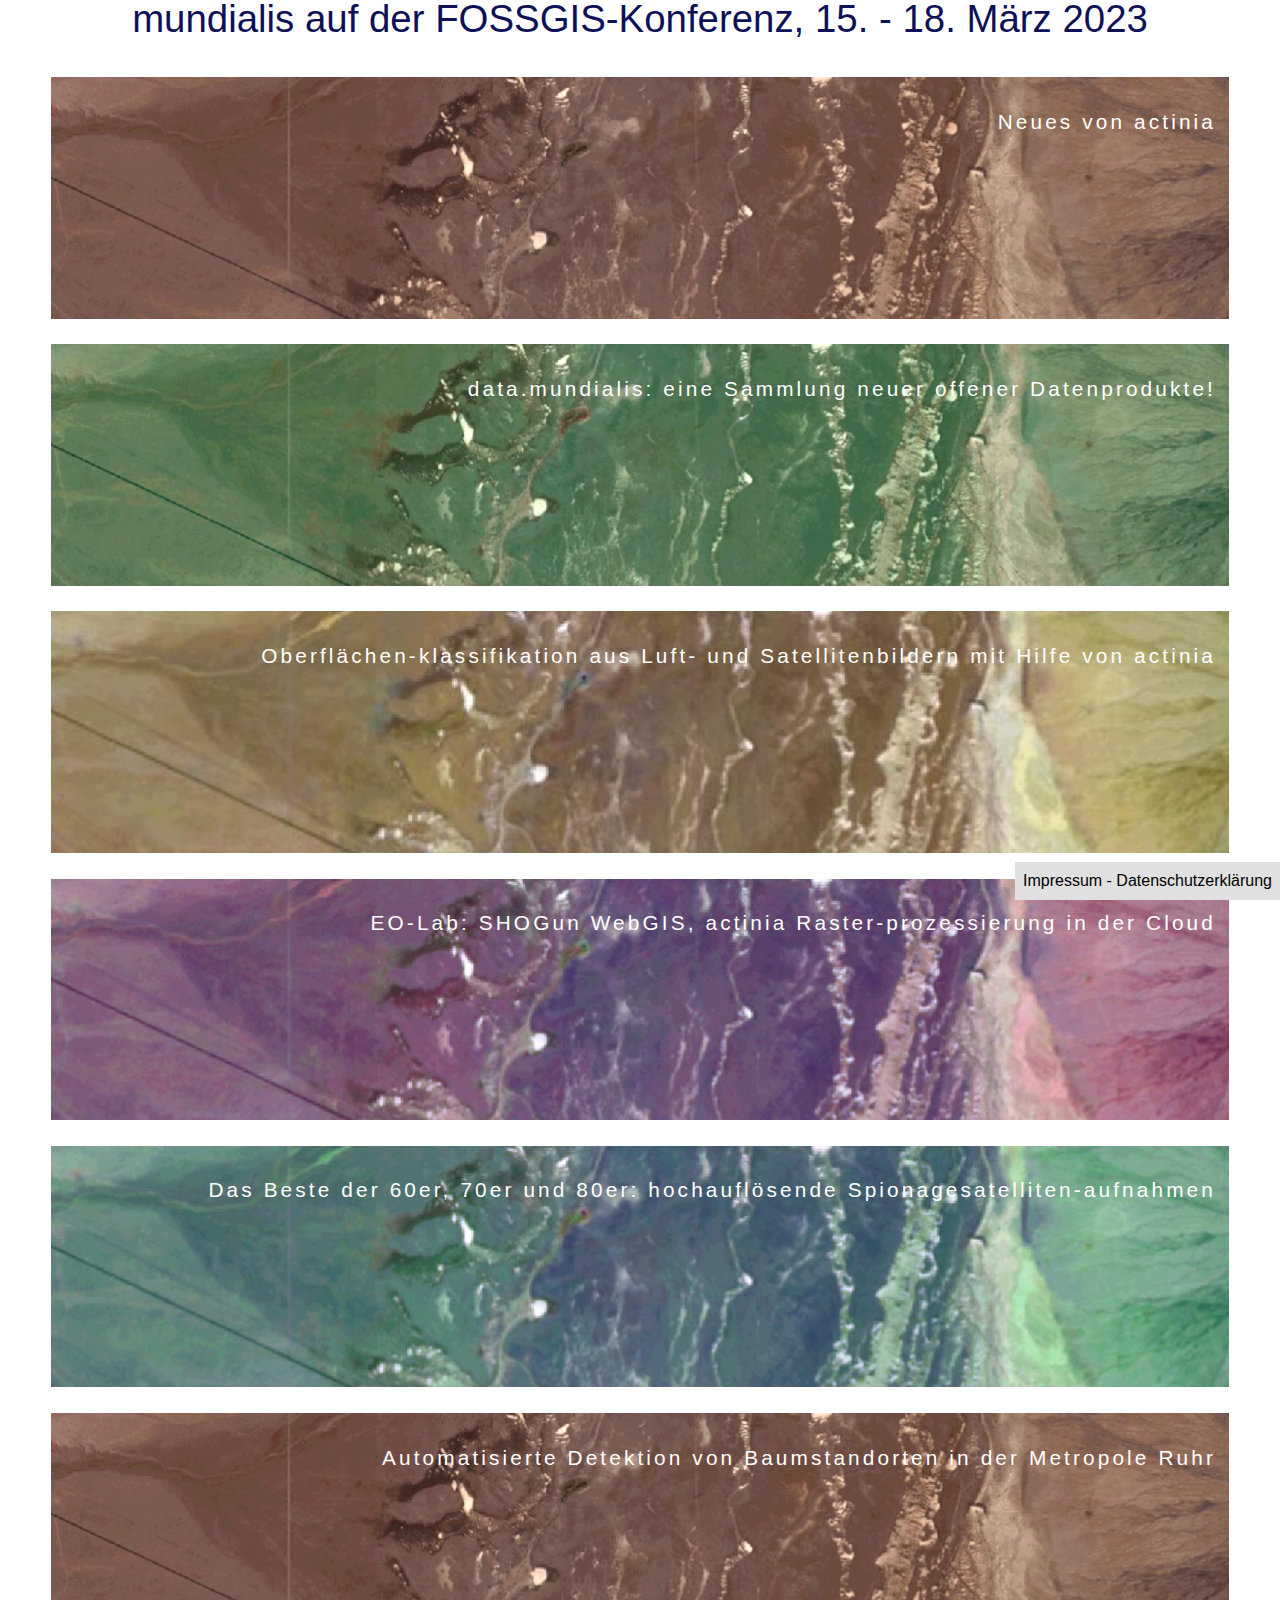
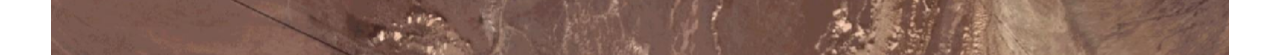
==== index.html @ ea2521e1 "add gh pages" ====
<html><head>
    <title>mundialis FOSSGIS 2023</title>
    <meta charset="utf-8">
    <link rel="stylesheet" href="index.css">
    <link rel="shortcut icon" href="resources/img/mundialis_bildmarke_web.ico" type="image/x-icon">
</head>
<body>
    <main>
        <h1>mundialis auf der FOSSGIS-Konferenz, 15. - 18. März 2023</h1>
        <div class="flexparent">
            <a class="event flexchild" target="new" href="https://pretalx.com/fossgis2023/talk/MYYNKU/">
            <!-- <a class="event flexchild" href="news-from-actinia/index.html"> -->
                <div class="maininfo">
                    <p>Neues von actinia</p>
                </div>
                <div class="moreinfos">
                    <p>Vortrag</p>
                    <p>2023-03-16</br>09:00–09:30</br>Hörsaal 3 (0119)</p>
                </div>
            </a>
            <a class="event flexchild" target="new" href="https://pretalx.com/fossgis2023/talk/V3CVFZ/">
                <div class="maininfo">
                    <p>data.mundialis: eine Sammlung neuer offener Datenprodukte!</p>
                </div>
                <div class="moreinfos">
                    <p>Lightning Talk</p>
                    <p>2023-03-16</br>12:00–12:05</br>Hörsaal 4, Demosession (0313)</p>
                </div>
            </a>
            <a class="event flexchild" target="new" href="https://pretalx.com/fossgis2023/talk/GKQUJD/">
                <div class="maininfo">
                    <p>Oberflächen-klassifikation aus Luft- und Satellitenbildern mit Hilfe von actinia</p>
                </div>
                <div class="moreinfos">
                    <p>Workshop</p>
                    <p>2023-03-16</br>16:00–17:30</br>Workshop 2 (1101)
                    </p>
                </div>
            </a>
            <a class="event flexchild" target="new" href="https://pretalx.com/fossgis2023/talk/7ZQH9U/">
                <div class="maininfo">
                    <p>EO-Lab: SHOGun WebGIS, actinia Raster-prozessierung in der Cloud</p>
                </div>
                <div class="moreinfos">
                    <p>Vortrag</p>
                    <p>2023-03-16</br>16:30–16:50</br>Hörsaal 2 (0110)</p>
                </div>
            </a>
            <a class="event flexchild" target="new" href="https://pretalx.com/fossgis2023/talk/8XVVYM/">
                <div class="maininfo">
                    <p>Das Beste der 60er, 70er und 80er: hochauflösende Spionagesatelliten-aufnahmen</p>
                </div>
                <div class="moreinfos">
                    <p>Vortrag</p>
                    <p>2023-03-17</br>09:00–09:20</br>Hörsaal 1 (0115)</p>
                </div>
            </a>
            <a class="event flexchild" target="new" href="https://pretalx.com/fossgis2023/talk/LAPFZU/">
                <div class="maininfo">
                    <p>Automatisierte Detektion von Baumstandorten in der Metropole Ruhr</p>
                </div>
                <div class="moreinfos">
                    <p>Vortrag</p>
                    <p>2023-03-17</br>09:30–09:50</br>Hörsaal 1 (0115)</p>
                </div>
            </a>
        </div>
    </main>
<p class="imprint" style="position: fixed;bottom: 0;right: 0;background-color: #e0e0e0;padding: 0.5em;margin:0;z-index: 999;"><a href="https://www.mundialis.de/imprint">Impressum</a> - <a href="https://www.mundialis.de/datenschutzerklaerung">Datenschutzerklärung</a></p>

</body></html>
---- index.css ----
/* https://geoserver.mundialis.de/geoserver/sentinelMosaic/wms?SERVICE=WMS&VERSION=1.1.0&REQUEST=GetMap&TRANSPARENT=true&LAYERS=sentinelMosaic%3Aart_118A04&bbox=-12664892.96431236,4649035.317864986,-12649045.017685313,4660921.275761676&FORMAT=image%2Fpng&SRS=EPSG%3A3857&STYLES=&WIDTH=1180&HEIGHT=886 */

body {
    width: 100%;
    font-family: "Open Sans", "Helvetica Neue", helvetica, arial, verdana, sans-serif;
    line-height: 1.4em;
    background-color: rgb(255, 255, 255);
    margin: 0px;
}

h1 {
    font-size: 2.4em;
}

h1, h2, h1 a {
    color: #0e1058;
    text-align: center;
    line-height: 1em;
    font-weight: normal;
}

a {
    text-decoration: none;
    color: #000;
}

#f4glogo {
    width: 2em;
}

main {
    background-color: rgb(255, 255, 255);
    z-index: 2;
    /* padding: 2em; */
    margin: auto;
    margin-top: 7em;
    /* margin-left: 14em;
    margin-right: 14em; */
    margin-bottom: 0px;
    /* border: solid #0e1058 5px; */
    border-radius: 3px;
}

.flexparent {
    width: 100%;
    display: flex;
    flex-wrap: wrap;
    justify-content: center;
}

.flexchild {
    width: 12%;
    min-width: 8em;
    text-align: center;
    display: flex;
    flex-direction: column;
    justify-content: space-between;
    font-size: 1.3em;
    color: white;
    /* border: solid #0e1058 5px; */
    padding: 1%;
    margin: 1%;
}

.flexchild:nth-child(1) {
    /* background-color: #eb7f00; */
    background-image: url('resources/img/sentinelMosaic-art_040302.png');
}
.flexchild:nth-child(2) {
    /* background-color: #eb7f00; */
    background-image: url('resources/img/sentinelMosaic-art_080403.png');
}
.flexchild:nth-child(3) {
    /* background-color: #97bf0d; */
    background-image: url('resources/img/sentinelMosaic-art_12118A.png');
}
.flexchild:nth-child(4) {
    /* background-color: #0e1058; */
    background-image: url('resources/img/sentinelMosaic-art_118A04.png');
}
.flexchild:nth-child(5) {
    /* background-color: #eb7f00; */
    background-image: url('resources/img/sentinelMosaic-art_8A1104.png');
}
.flexchild:nth-child(6) {
    /* background-color: #eb7f00; */
    background-image: url('resources/img/sentinelMosaic-art_040302.png');
}

.flexchildhalf {
    width: 45%;
}

.flexchild:hover {
    /* box-shadow: 0px 0px 0px 2px rgba(0,0,0,0.34); */
}

.event > .maininfo {
    text-align: right;
    letter-spacing: 0.15em;
}

.event > .moreinfos {
    transition: visibility 0s, opacity 0.5s linear;
    visibility: hidden;
    opacity: 0;
}

.event:hover > .moreinfos {
    visibility: visible;
    opacity: 1;
}

img.blockimg {
    width: 80%;
    display: block;
    margin: 2em;
}

img.fleximg {
    width: 100%;
}

@media (max-width: 1500px) {
    main {
        margin: 0px;
        height: 100%;
    }
    .flexparent {
        width: 100%;
        height: 100%;
     }
    .flexchild {
        width: 90%;
        min-width: 1em;
    }
}
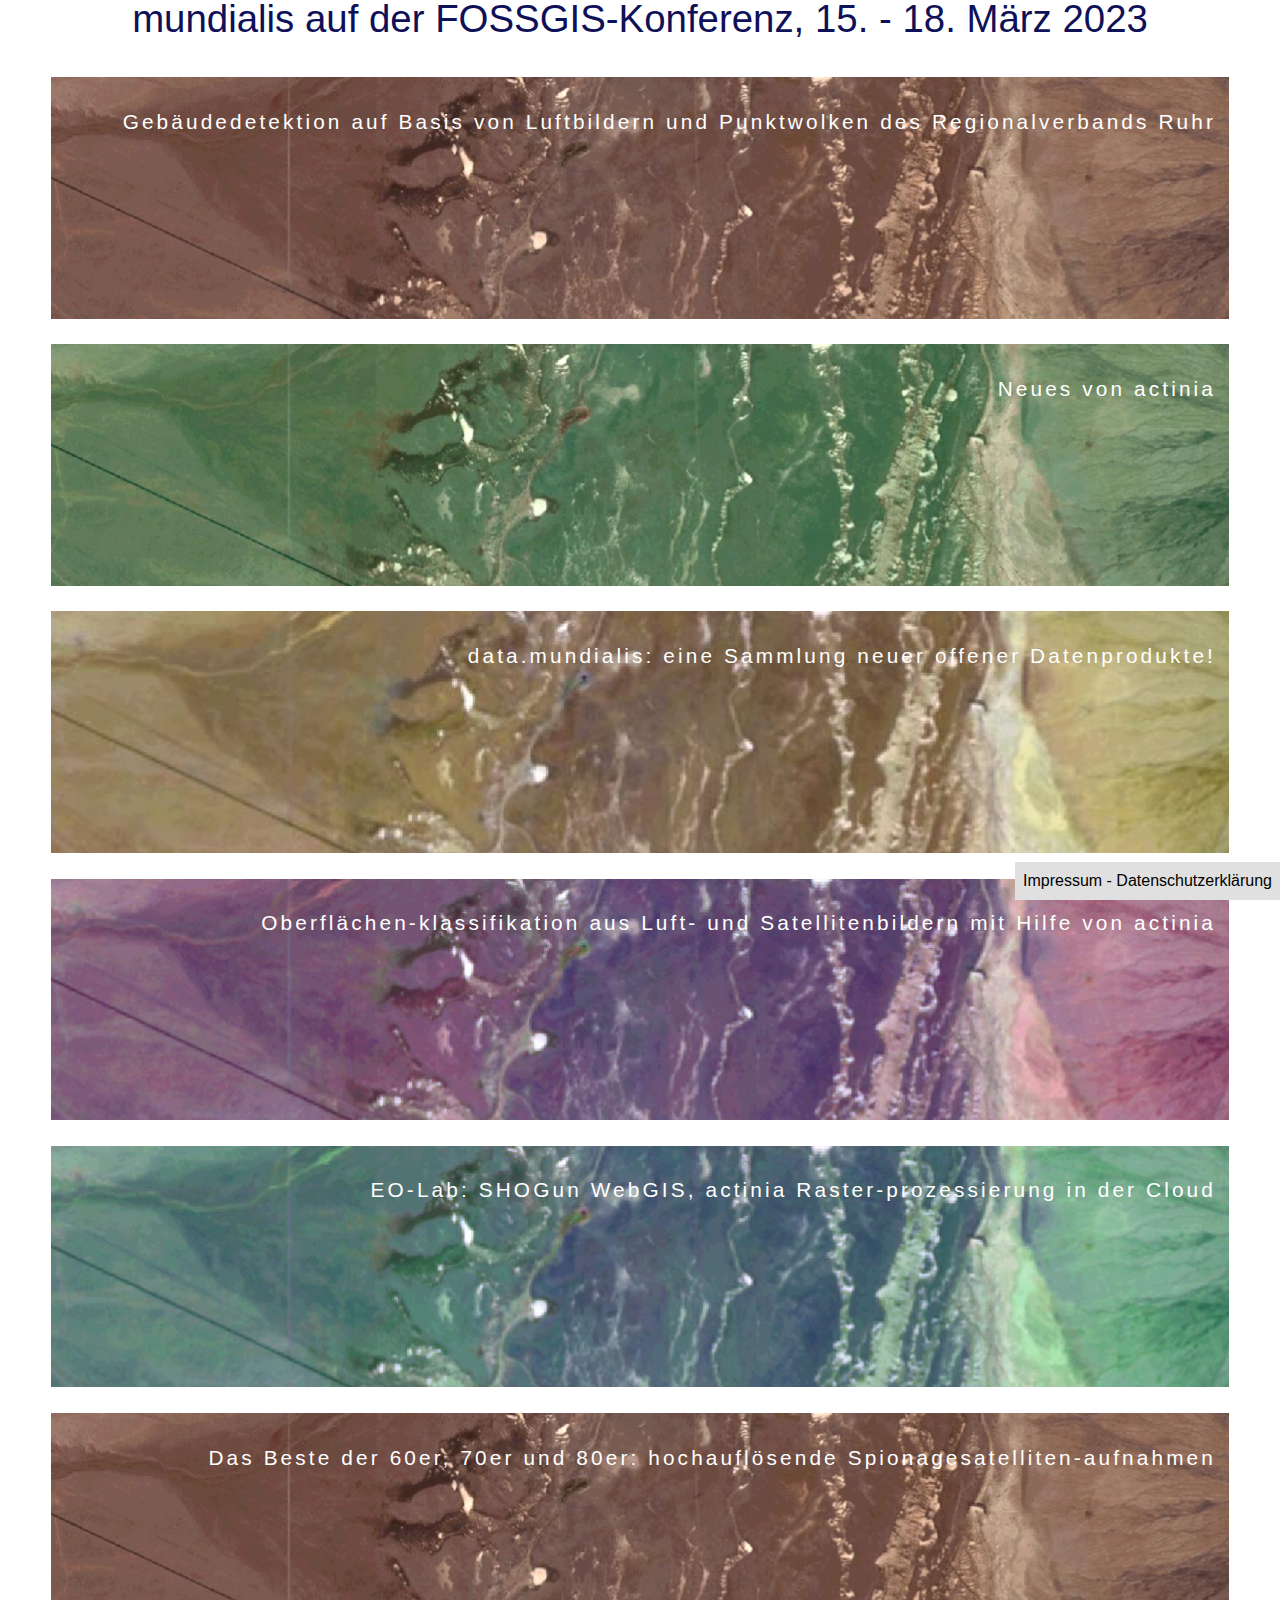
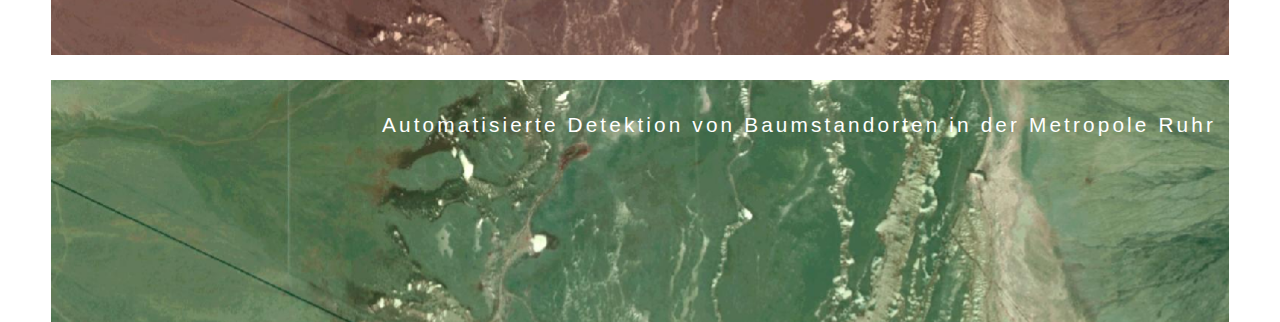
==== commit b0d98edc: "add talk" ====
--- a/index.html
+++ b/index.html
@@ -8,6 +8,16 @@
     <main>
         <h1>mundialis auf der FOSSGIS-Konferenz, 15. - 18. März 2023</h1>
         <div class="flexparent">
+            <a class="event flexchild" target="new" href="https://pretalx.com/fossgis2023/talk/ZY9RXM/">
+            <!-- <a class="event flexchild" href="news-from-actinia/index.html"> -->
+                <div class="maininfo">
+                    <p>Gebäudedetektion auf Basis von Luftbildern und Punktwolken des Regionalverbands Ruhr</p>
+                </div>
+                <div class="moreinfos">
+                    <p>Vortrag</p>
+                    <p>2023-03-15</br>16:00–16:20</br>Hörsaal 3 (0119)</p>
+                </div>
+            </a>
             <a class="event flexchild" target="new" href="https://pretalx.com/fossgis2023/talk/MYYNKU/">
             <!-- <a class="event flexchild" href="news-from-actinia/index.html"> -->
                 <div class="maininfo">
@@ -27,7 +37,8 @@
                     <p>2023-03-16</br>12:00–12:05</br>Hörsaal 4, Demosession (0313)</p>
                 </div>
             </a>
-            <a class="event flexchild" target="new" href="https://pretalx.com/fossgis2023/talk/GKQUJD/">
+            <!-- <a class="event flexchild" target="new" href="https://pretalx.com/fossgis2023/talk/GKQUJD/"> -->
+            <a class="event flexchild" href="actinia-oberflaechenklassifikation-workshop/index.html">
                 <div class="maininfo">
                     <p>Oberflächen-klassifikation aus Luft- und Satellitenbildern mit Hilfe von actinia</p>
                 </div>
--- a/index.css
+++ b/index.css
@@ -49,7 +49,7 @@
 }
 
 .flexchild {
-    width: 12%;
+    width: 17%;
     min-width: 8em;
     text-align: center;
     display: flex;
@@ -85,6 +85,10 @@
 .flexchild:nth-child(6) {
     /* background-color: #eb7f00; */
     background-image: url('resources/img/sentinelMosaic-art_040302.png');
+}
+.flexchild:nth-child(7) {
+    /* background-color: #eb7f00; */
+    background-image: url('resources/img/sentinelMosaic-art_080403.png');
 }
 
 .flexchildhalf {
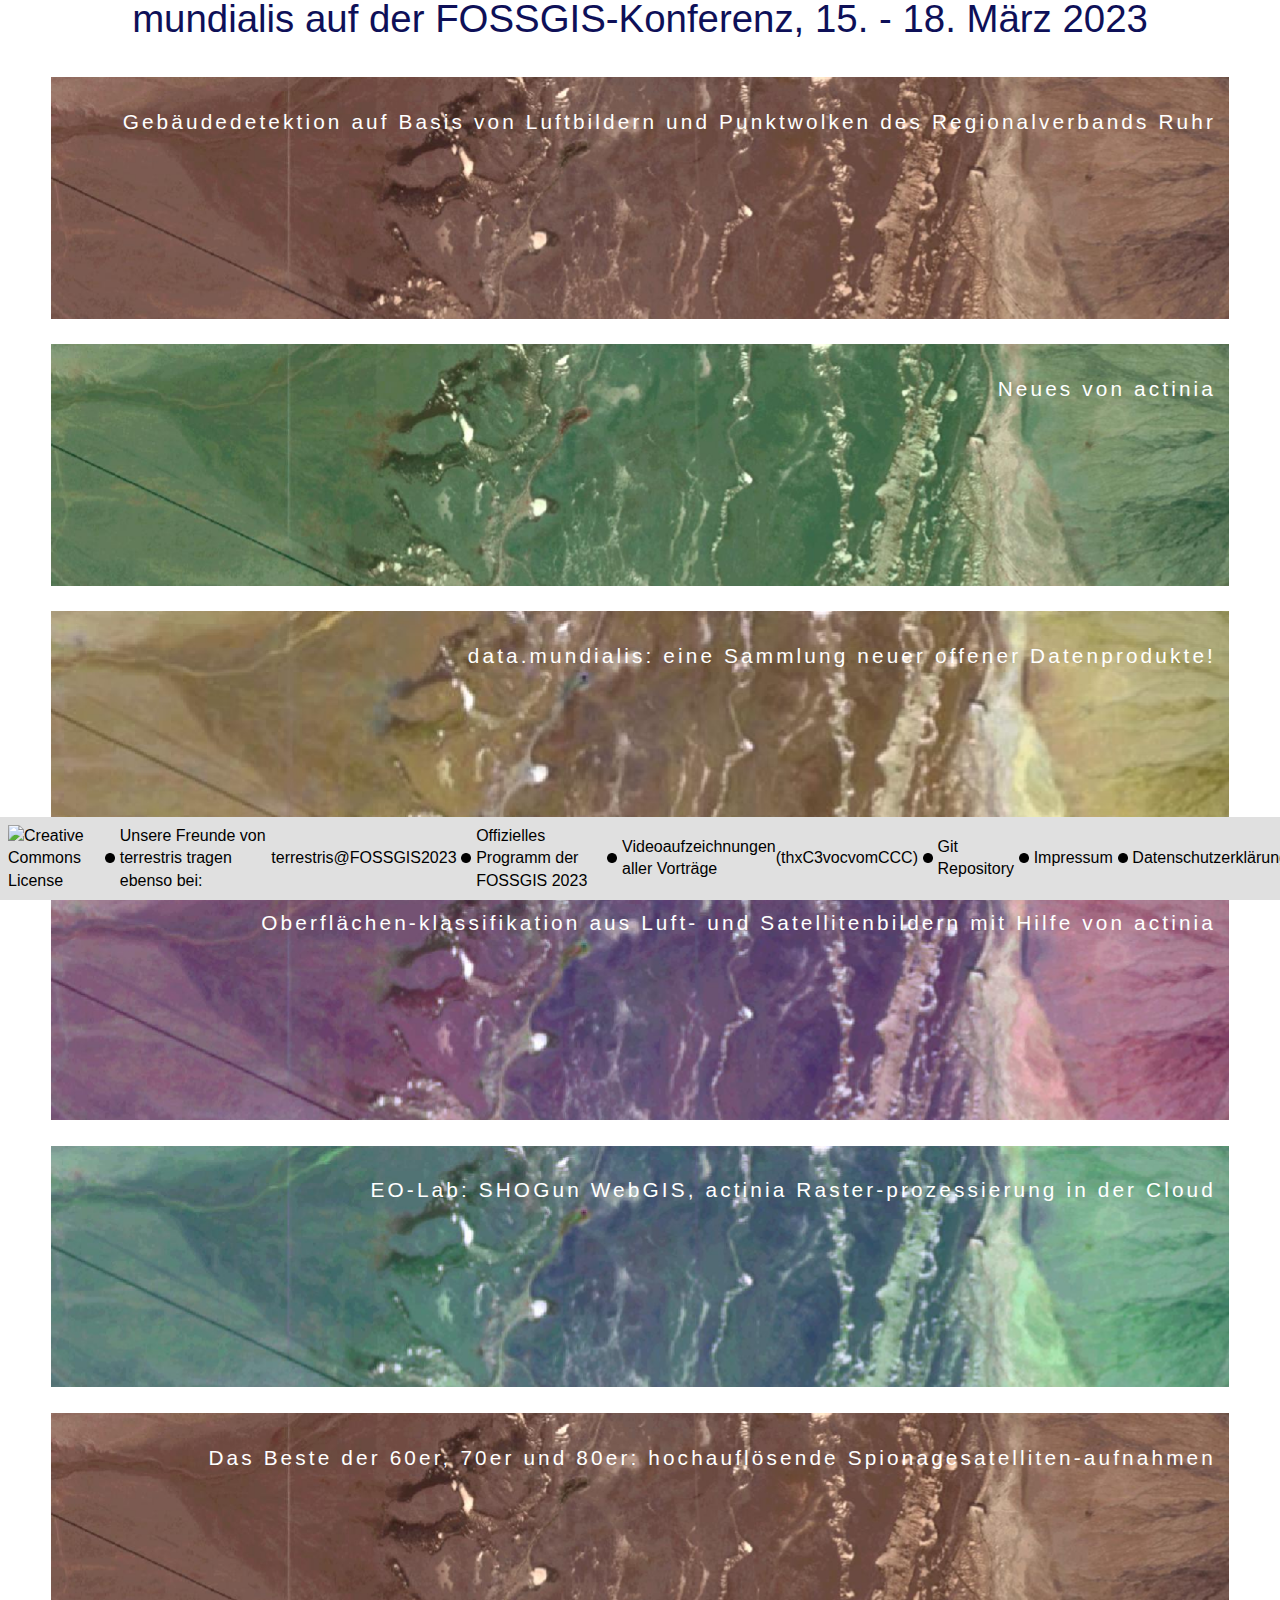
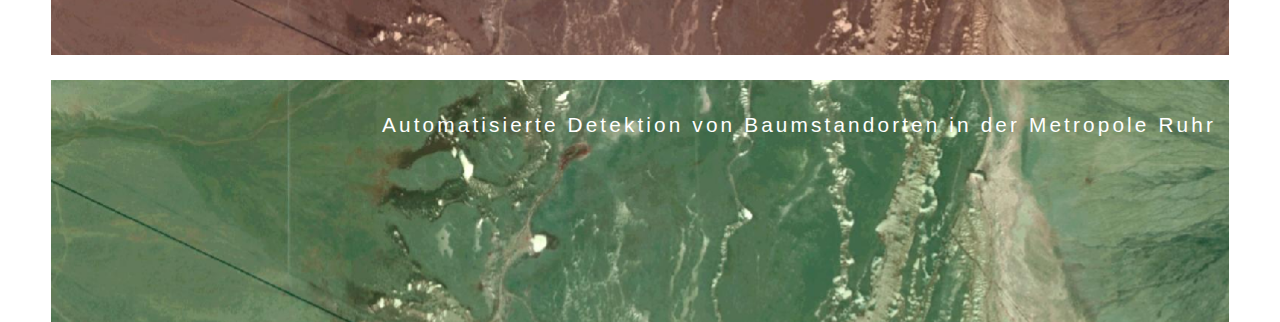
==== commit fb4dcb6a: "more links" ====
--- a/index.html
+++ b/index.html
@@ -18,8 +18,8 @@
                     <p>2023-03-15</br>16:00–16:20</br>Hörsaal 3 (0119)</p>
                 </div>
             </a>
-            <a class="event flexchild" target="new" href="https://pretalx.com/fossgis2023/talk/MYYNKU/">
-            <!-- <a class="event flexchild" href="news-from-actinia/index.html"> -->
+            <!-- <a class="event flexchild" target="new" href="https://pretalx.com/fossgis2023/talk/MYYNKU/"> -->
+            <a class="event flexchild" href="news-from-actinia/index.html">
                 <div class="maininfo">
                     <p>Neues von actinia</p>
                 </div>
@@ -28,7 +28,8 @@
                     <p>2023-03-16</br>09:00–09:30</br>Hörsaal 3 (0119)</p>
                 </div>
             </a>
-            <a class="event flexchild" target="new" href="https://pretalx.com/fossgis2023/talk/V3CVFZ/">
+            <!-- <a class="event flexchild" target="new" href="https://pretalx.com/fossgis2023/talk/V3CVFZ/"> -->
+            <a class="event flexchild" href="data_mundialis_de_lt/lt_data_mundialis2023.html">
                 <div class="maininfo">
                     <p>data.mundialis: eine Sammlung neuer offener Datenprodukte!</p>
                 </div>
@@ -77,6 +78,21 @@
             </a>
         </div>
     </main>
-<p class="imprint" style="position: fixed;bottom: 0;right: 0;background-color: #e0e0e0;padding: 0.5em;margin:0;z-index: 999;"><a href="https://www.mundialis.de/imprint">Impressum</a> - <a href="https://www.mundialis.de/datenschutzerklaerung">Datenschutzerklärung</a></p>
+
+<p style="position: fixed;bottom: 0;background-color: #e0e0e0;padding: 0.5em;margin:0;z-index: 999;display: flex;align-items: center;width: 100%;align-content: space-between;">
+<a rel="license" href="http://creativecommons.org/licenses/by-sa/4.0/"><img alt="Creative Commons License" style="border-width:0" src="https://i.creativecommons.org/l/by-sa/4.0/88x31.png"></a>
+<img class="icon" src="resources/img/circle.png" />
+Unsere Freunde von terrestris tragen ebenso bei: <a href="https://terrestris.github.io/fossgis2023/"> terrestris@FOSSGIS2023</a>
+<img class="icon" src="resources/img/circle.png" />
+<a href="https://fossgis-konferenz.de/2023/programm/">Offizielles Programm der FOSSGIS 2023</a>
+<img class="icon" src="resources/img/circle.png" />
+<a href="https://media.ccc.de/c/fossgis2023">Videoaufzeichnungen aller Vorträge </a> (thx <a href="https://c3voc.de/"> C3voc</a> vom <a href="https://ccc.de/">CCC</a>)
+<img class="icon" src="resources/img/circle.png" />
+<a href="https://github.com/mundialis/fossgis2023">Git Repository</a>
+<img class="icon" src="resources/img/circle.png" />
+<a href="https://www.mundialis.de/imprint">Impressum</a>
+<img class="icon" src="resources/img/circle.png" />
+<a href="https://www.mundialis.de/datenschutzerklaerung">Datenschutzerklärung</a>
+</p>
 
 </body></html>
--- a/index.css
+++ b/index.css
@@ -22,6 +22,14 @@
 a {
     text-decoration: none;
     color: #000;
+}
+
+img.icon {
+    width: 10px;
+    height: 10px;
+    padding-left: .3em;
+    padding-right: .3em;
+    float: none;
 }
 
 #f4glogo {
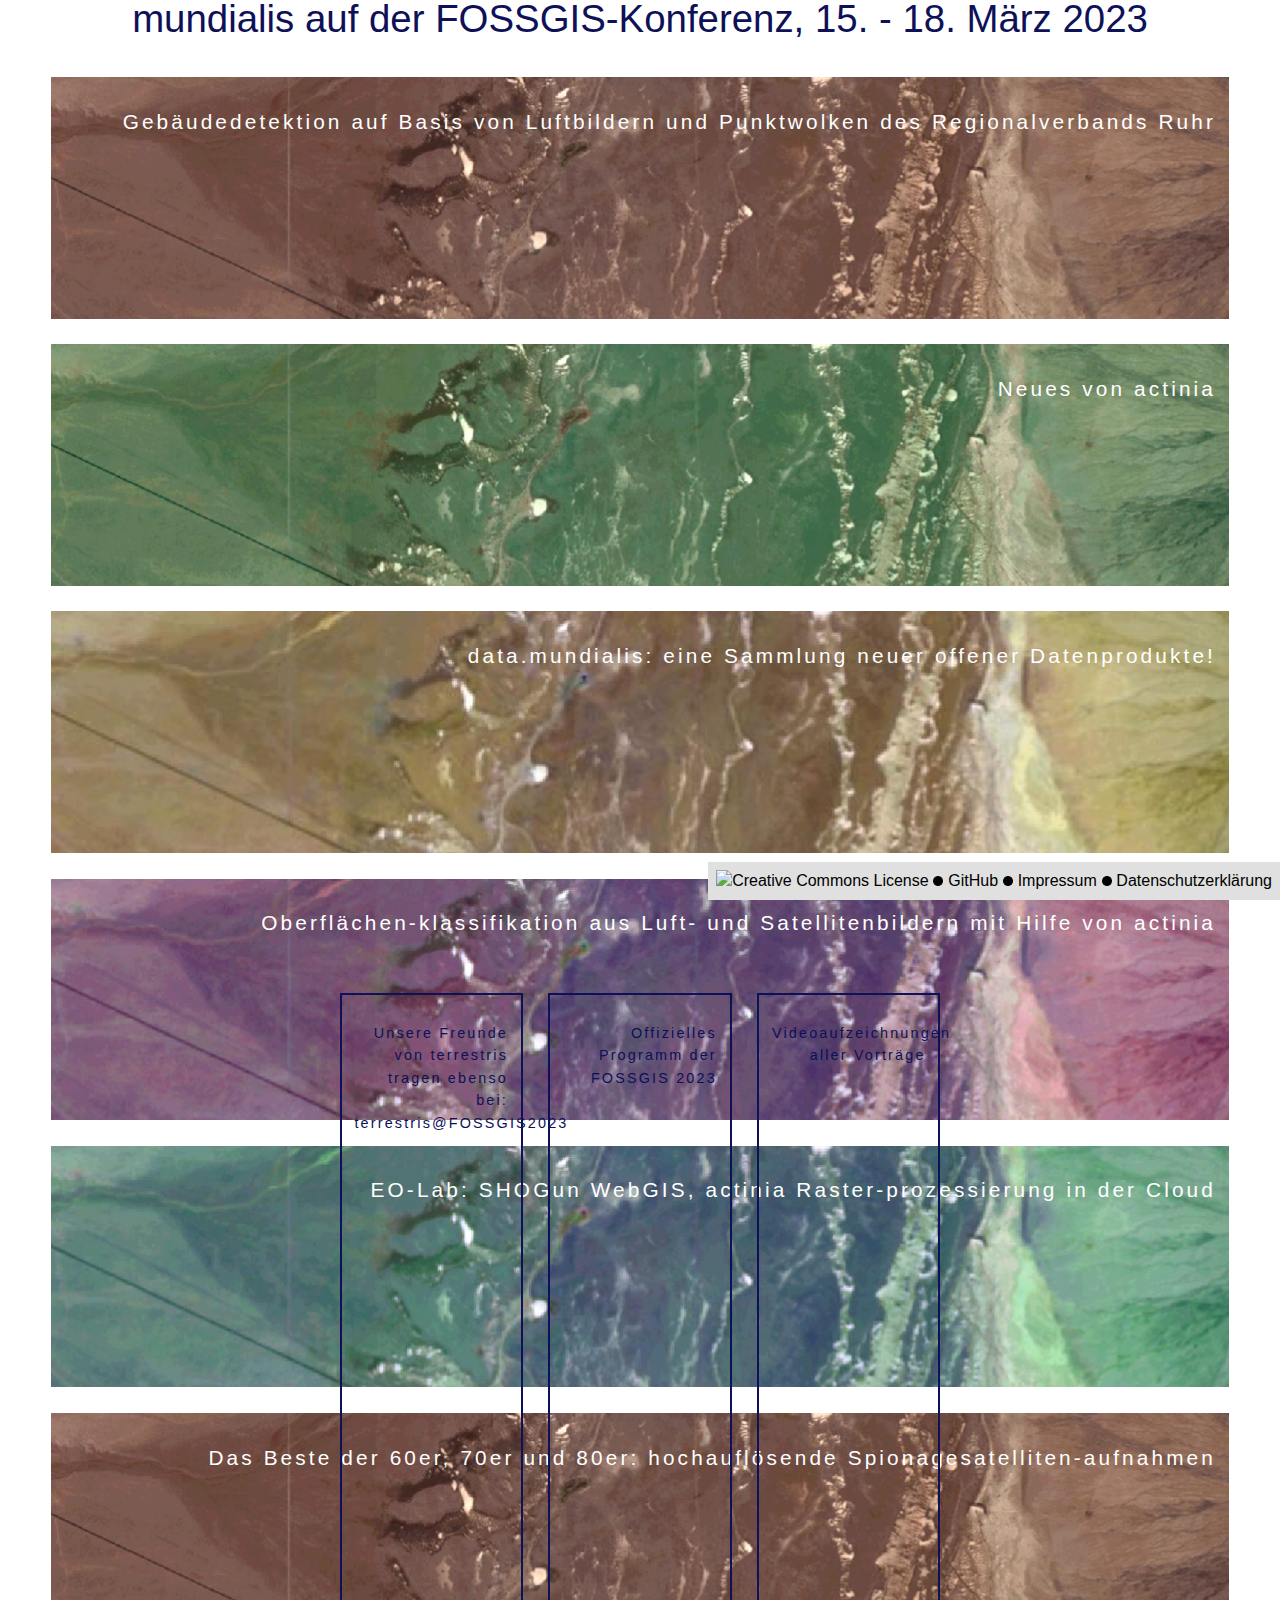
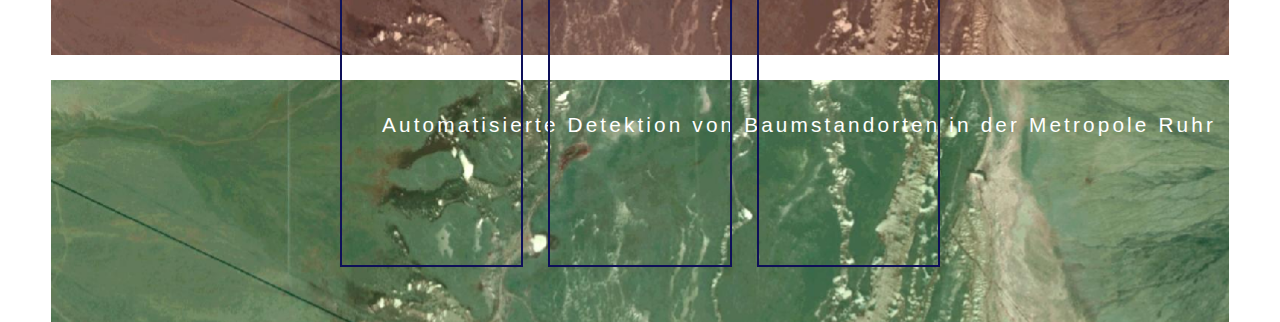
==== commit 8d7a8d34: "enhance links" ====
--- a/index.html
+++ b/index.html
@@ -79,16 +79,35 @@
         </div>
     </main>
 
-<p style="position: fixed;bottom: 0;background-color: #e0e0e0;padding: 0.5em;margin:0;z-index: 999;display: flex;align-items: center;width: 100%;align-content: space-between;">
+    <side>
+        <div class="flexparent">
+        <a class="event flexchild" target="new" href="https://terrestris.github.io/fossgis2023/">
+            <div class="maininfo">
+                <p>Unsere Freunde von terrestris tragen ebenso bei: terrestris@FOSSGIS2023</p>
+            </div>
+        </a>
+        <a class="event flexchild" target="new" href="https://fossgis-konferenz.de/2023/programm/">
+            <div class="maininfo">
+                <p>Offizielles Programm der FOSSGIS 2023</p>
+            </div>
+        </a>
+        <a class="event flexchild" target="new" href="https://media.ccc.de/c/fossgis2023">
+            <div class="maininfo">
+                <p>Videoaufzeichnungen aller Vorträge</p>
+            </div>
+            <div class="moreinfos">
+                <p>(thx C3voc vom CCC)</p>
+            </div>
+        </a>
+        </div>
+    </side>
+
+    <!-- <p class="imprint" style="position: fixed;bottom: 0;right: 0;background-color: #e0e0e0;padding: 0.5em;margin:0;z-index: 999;"><a href="https://www.mundialis.de/imprint">Impressum</a> - <a href="https://www.mundialis.de/datenschutzerklaerung">Datenschutzerklärung</a></p> -->
+
+<p style="position: fixed;bottom: 0; right:0; background-color: #e0e0e0;padding: 0.5em;margin:0;z-index: 999;display: flex;align-items: center;align-content: space-between;">
 <a rel="license" href="http://creativecommons.org/licenses/by-sa/4.0/"><img alt="Creative Commons License" style="border-width:0" src="https://i.creativecommons.org/l/by-sa/4.0/88x31.png"></a>
 <img class="icon" src="resources/img/circle.png" />
-Unsere Freunde von terrestris tragen ebenso bei: <a href="https://terrestris.github.io/fossgis2023/"> terrestris@FOSSGIS2023</a>
-<img class="icon" src="resources/img/circle.png" />
-<a href="https://fossgis-konferenz.de/2023/programm/">Offizielles Programm der FOSSGIS 2023</a>
-<img class="icon" src="resources/img/circle.png" />
-<a href="https://media.ccc.de/c/fossgis2023">Videoaufzeichnungen aller Vorträge </a> (thx <a href="https://c3voc.de/"> C3voc</a> vom <a href="https://ccc.de/">CCC</a>)
-<img class="icon" src="resources/img/circle.png" />
-<a href="https://github.com/mundialis/fossgis2023">Git Repository</a>
+<a href="https://github.com/mundialis/fossgis2023">GitHub</a>
 <img class="icon" src="resources/img/circle.png" />
 <a href="https://www.mundialis.de/imprint">Impressum</a>
 <img class="icon" src="resources/img/circle.png" />
--- a/index.css
+++ b/index.css
@@ -103,8 +103,27 @@
     width: 45%;
 }
 
-.flexchild:hover {
-    /* box-shadow: 0px 0px 0px 2px rgba(0,0,0,0.34); */
+side .flexparent {
+    margin-top: 5em;
+}
+
+side .flexchild {
+    width: 12%;
+    min-width: 8em;
+    text-align: center;
+    display: flex;
+    flex-direction: column;
+    justify-content: space-between;
+    font-size: 0.9em;
+    color: #0e1058;
+    border: solid #0e1058 2px;
+    padding: 1%;
+    margin: 1%;
+    background-image: unset !important;
+}
+
+side .flexchild:hover {
+    box-shadow: 0px 0px 0px 2px rgba(0,0,0,0.34);
 }
 
 .event > .maininfo {
